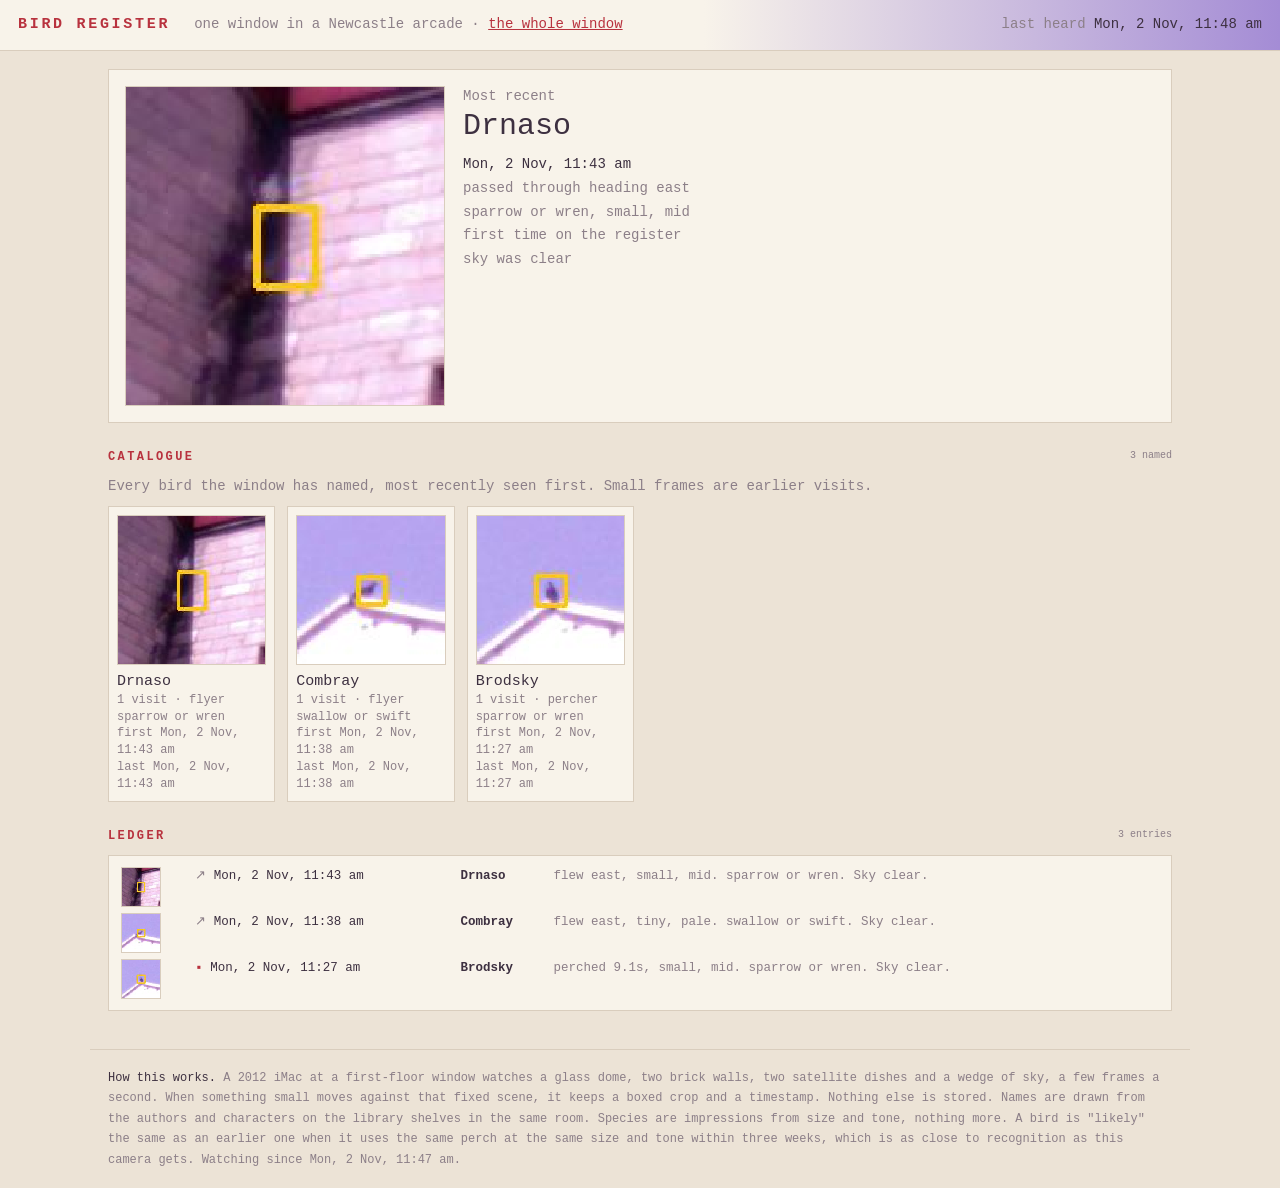
==== birds.html @ 355fe945 "Restore colour hook; standalone bird register page" ====
<!DOCTYPE html>
<html lang="en">
<head>
<meta charset="utf-8">
<meta name="viewport" content="width=device-width, initial-scale=1">
<title>Bird Register · Arcade Window</title>
<meta name="description" content="Every bird that has crossed one window in a Newcastle arcade, boxed, timed and named from the library shelves.">
<style>
  :root{ --bg:#ece3d6; --panel:#f8f3ea; --ink:#3d3040; --dim:#8c7f88; --red:#b8323e; --line:#d9cdbd; --sky:#aa90d9; }
  *{box-sizing:border-box}
  html,body{margin:0;background:var(--bg);color:var(--ink);font:14px/1.45 "IBM Plex Mono","SF Mono",Menlo,Consolas,monospace}
  a{color:var(--red)}
  header{display:flex;flex-wrap:wrap;gap:8px 24px;align-items:baseline;padding:14px 18px;border-bottom:1px solid var(--line);background:linear-gradient(90deg,var(--panel) 0 55%,var(--sky));transition:background 6s ease}
  header h1{font-size:15px;letter-spacing:.18em;margin:0;text-transform:uppercase;color:var(--red)}
  header .sub{color:var(--dim)}
  header .live{margin-left:auto;color:var(--dim)}
  header .live b{color:var(--ink);font-weight:500}
  main{max-width:1100px;margin:0 auto;padding:18px}
  h2{font-size:12px;letter-spacing:.2em;text-transform:uppercase;color:var(--red);margin:26px 0 10px;display:flex;justify-content:space-between;gap:10px}
  h2 small{color:var(--dim);letter-spacing:0;text-transform:none;font-weight:400}
  .muted{color:var(--dim)}
  .latest{display:grid;grid-template-columns:320px 1fr;gap:18px;background:var(--panel);border:1px solid var(--line);padding:16px}
  @media (max-width:700px){.latest{grid-template-columns:1fr}}
  .latest img{width:320px;height:320px;object-fit:cover;border:1px solid var(--line);background:var(--bg);image-rendering:pixelated;display:block}
  .latest .name{font-size:30px;line-height:1.1;margin:4px 0 10px}
  .latest .meta{color:var(--dim);line-height:1.7}
  .latest .meta b{color:var(--ink);font-weight:500}
  .gallery{display:grid;grid-template-columns:repeat(auto-fill,minmax(150px,1fr));gap:12px}
  .gb{background:var(--panel);border:1px solid var(--line);padding:8px;font-size:12px;color:var(--dim);line-height:1.4}
  .gb img{width:100%;aspect-ratio:1;object-fit:cover;border:1px solid var(--line);display:block;margin-bottom:6px;image-rendering:pixelated;background:var(--bg)}
  .gb b{color:var(--ink);font-weight:500;display:block;font-size:15px}
  .gb .more{display:flex;gap:3px;margin-top:5px}
  .gb .more img{width:26px;height:26px;margin:0;aspect-ratio:auto}
  .ledger{background:var(--panel);border:1px solid var(--line);padding:8px 12px;font-size:12.5px;max-height:70vh;overflow:auto}
  .ledger table{border-collapse:collapse;width:100%}
  .ledger td{padding:3px 10px 3px 0;vertical-align:top;white-space:nowrap}
  .ledger td.s{white-space:normal;color:var(--dim)}
  .ledger td.i img{width:40px;height:40px;object-fit:cover;border:1px solid var(--line);display:block;image-rendering:pixelated}
  .ledger tr.flyer td:nth-child(2)::before{content:"↗ ";color:var(--dim)}
  .ledger tr.percher td:nth-child(2)::before{content:"▪ ";color:var(--red)}
  footer{padding:18px;color:var(--dim);font-size:12px;border-top:1px solid var(--line);line-height:1.7;max-width:1100px;margin:20px auto 0}
  footer b{color:var(--ink);font-weight:500}
</style>
</head>
<body>
<header>
  <h1>Bird Register</h1>
  <span class="sub">one window in a Newcastle arcade · <a href="./">the whole window</a></span>
  <span class="live" id="livetxt">waiting for the window…</span>
</header>
<main>
  <div class="latest" id="latest">
    <img id="birdimg" alt="" src="[data-uri]">
    <div>
      <div class="muted">Most recent</div>
      <div class="name" id="birdname">No birds yet</div>
      <div class="meta" id="birdmeta">The register opens when something crosses the window.</div>
    </div>
  </div>

  <h2>Catalogue <small id="catcount"></small></h2>
  <div class="muted" style="margin-bottom:10px">Every bird the window has named, most recently seen first. Small frames are earlier visits.</div>
  <div class="gallery" id="gallery"></div>

  <h2>Ledger <small id="ledgercount"></small></h2>
  <div class="ledger"><table id="ledger"></table></div>
</main>
<footer>
  <b>How this works.</b> A 2012 iMac at a first-floor window watches a glass dome, two brick walls, two satellite dishes and a wedge of sky, a few frames a second.
  When something small moves against that fixed scene, it keeps a boxed crop and a timestamp. Nothing else is stored.
  Names are drawn from the authors and characters on the library shelves in the same room. Species are impressions from size and tone, nothing more.
  A bird is "likely" the same as an earlier one when it uses the same perch at the same size and tone within three weeks, which is as close to recognition as this camera gets.
  <span id="uptime"></span>
</footer>
<script>
(function(){
  const $ = s => document.querySelector(s);
  const bust = () => "?t=" + Math.floor(Date.now()/30000);
  const j = async p => { const r = await fetch("data/"+p+bust(), {cache:"no-store"}); if(!r.ok) throw new Error(p); return r.json(); };
  const fmtT = iso => new Date(iso).toLocaleString("en-AU",{weekday:"short",day:"numeric",month:"short",hour:"2-digit",minute:"2-digit",timeZone:"Australia/Sydney"});
  const sp = t => (t||"").replace(/\s*\(guess\)/g,"");
  async function refresh(){
    try{
      const state = await j("state.json");
      const age = (Date.now() - new Date(state.time).getTime())/1000;
      document.documentElement.style.setProperty("--sky", state.sky.hex);
      $("#livetxt").innerHTML = age > 900 ? `last heard <b>${fmtT(state.time)}</b>` : `sky <b>${state.sky.word}</b> · birds today <b>${state.birds_today}</b> · named so far <b>${state.named_birds}</b>`;
      $("#uptime").textContent = ` Watching since ${fmtT(state.started)}.`;
    }catch(e){ $("#livetxt").textContent = "no data yet"; }
    try{
      const [led, cat] = await Promise.all([j("ledger.json"), j("birds.json")]);
      const ev = led.events || [];
      if(ev.length){
        const e = ev[0];
        $("#birdimg").src = "data/"+e.image+bust();
        $("#birdname").textContent = e.bird + (e.confidence==="likely" ? ", again" : "");
        $("#birdmeta").innerHTML = `<b>${fmtT(e.time)}</b><br>${e.kind==="flyer" ? "passed through"+(e.direction?" heading "+e.direction:"") : "perched for "+e.duration+" s"}<br>${sp(e.species)}, ${e.size}, ${e.tone}<br>${e.confidence==="likely" ? "likely the same bird, visit "+e.visit : "first time on the register"}<br>sky was ${e.sky||"unrecorded"}`;
      }
      const birds = (cat.birds||[]).slice().sort((a,b)=>new Date(b.last_seen)-new Date(a.last_seen));
      $("#catcount").textContent = birds.length ? `${birds.length} named` : "";
      $("#gallery").innerHTML = birds.map(b=>{
        const imgs = (b.images||[]).slice().reverse();
        const main = imgs[0] || ev.find(x=>x.bird_id===b.id)?.image;
        return `<div class="gb">${main?`<img src="data/${main}${bust()}" alt="">`:""}<b>${b.name}</b>${b.visits} visit${b.visits===1?"":"s"} · ${b.kind}<br>${sp(b.species||"")}<br>first ${fmtT(b.first_seen)}<br>last ${fmtT(b.last_seen)}${imgs.length>1?`<div class="more">${imgs.slice(1,6).map(i=>`<img src="data/${i}${bust()}" alt="">`).join("")}</div>`:""}</div>`;
      }).join("");
      $("#ledgercount").textContent = ev.length ? `${ev.length} entries` : "";
      $("#ledger").innerHTML = ev.map(e =>
        `<tr class="${e.kind}"><td class="i"><img src="data/${e.image}${bust()}" alt="" loading="lazy"></td><td>${fmtT(e.time)}</td><td><b>${e.bird}</b>${e.visit>1?" ×"+e.visit:""}</td><td class="s">${e.kind==="flyer"?"flew "+(e.direction||""):"perched "+e.duration+"s"}, ${e.size}, ${e.tone}. ${sp(e.species)}. Sky ${e.sky||"unrecorded"}.</td></tr>`
      ).join("");
    }catch(e){}
  }
  refresh(); setInterval(refresh, 60000);
})();
</script>
</body>
</html>
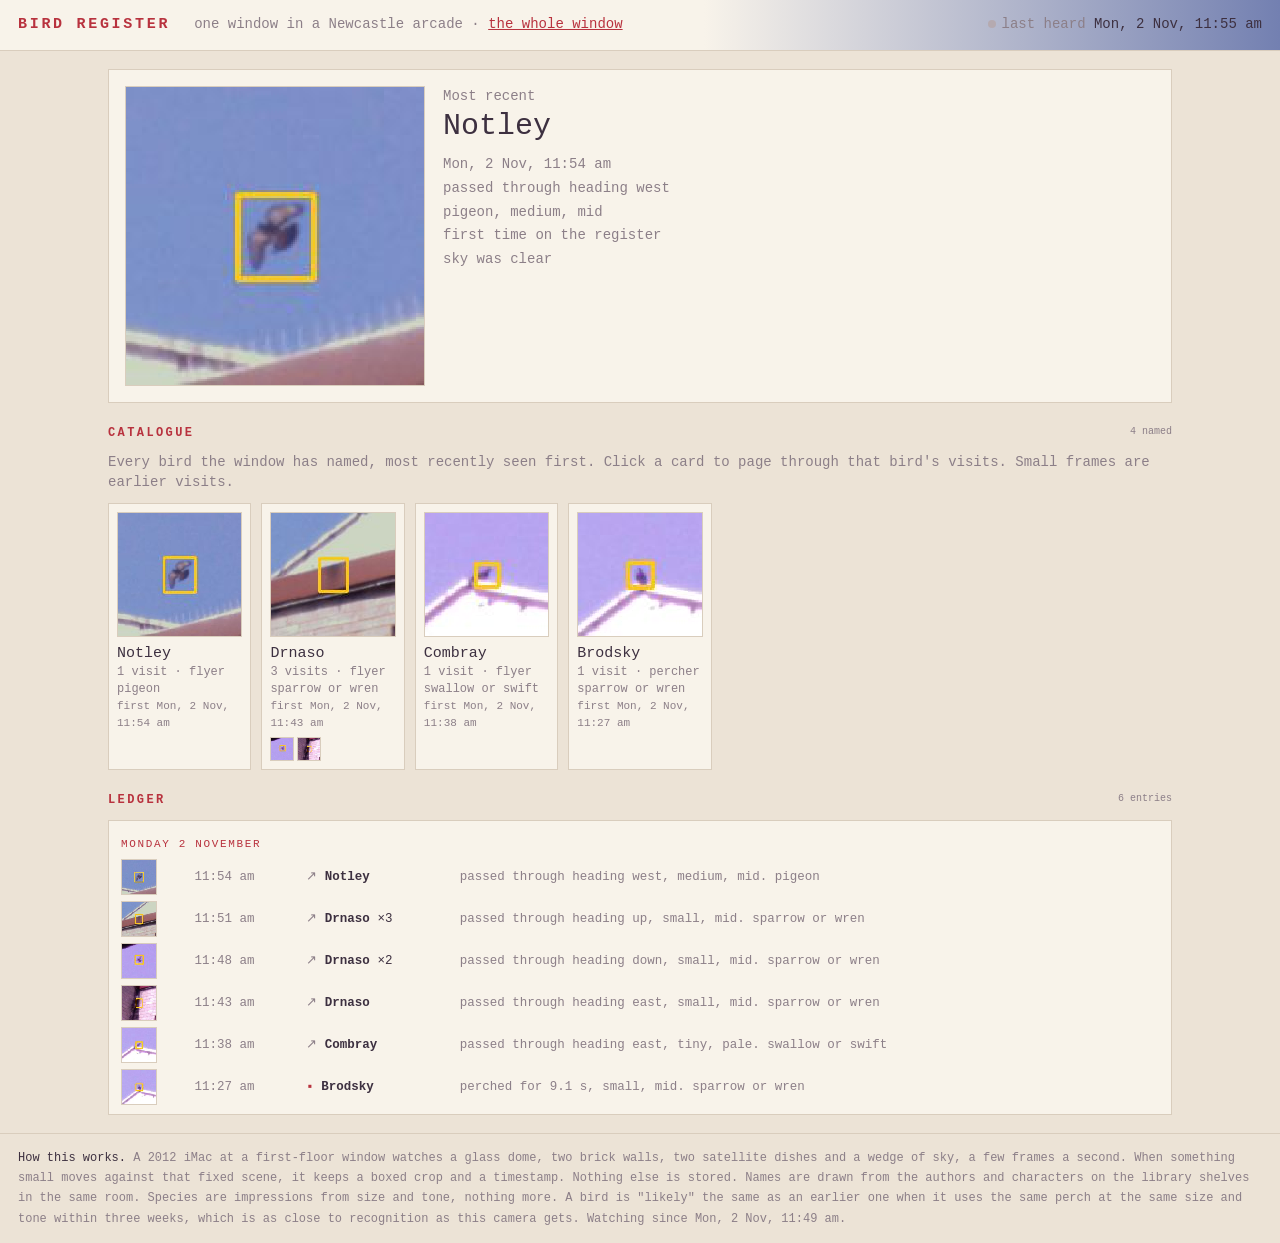
==== commit a169044f: "Bird Register as the focal point with photo browser; window snapshot beside it; drop palettes and sh" ====
--- a/birds.html
+++ b/birds.html
@@ -5,112 +5,54 @@
 <meta name="viewport" content="width=device-width, initial-scale=1">
 <title>Bird Register · Arcade Window</title>
 <meta name="description" content="Every bird that has crossed one window in a Newcastle arcade, boxed, timed and named from the library shelves.">
-<style>
-  :root{ --bg:#ece3d6; --panel:#f8f3ea; --ink:#3d3040; --dim:#8c7f88; --red:#b8323e; --line:#d9cdbd; --sky:#aa90d9; }
-  *{box-sizing:border-box}
-  html,body{margin:0;background:var(--bg);color:var(--ink);font:14px/1.45 "IBM Plex Mono","SF Mono",Menlo,Consolas,monospace}
-  a{color:var(--red)}
-  header{display:flex;flex-wrap:wrap;gap:8px 24px;align-items:baseline;padding:14px 18px;border-bottom:1px solid var(--line);background:linear-gradient(90deg,var(--panel) 0 55%,var(--sky));transition:background 6s ease}
-  header h1{font-size:15px;letter-spacing:.18em;margin:0;text-transform:uppercase;color:var(--red)}
-  header .sub{color:var(--dim)}
-  header .live{margin-left:auto;color:var(--dim)}
-  header .live b{color:var(--ink);font-weight:500}
-  main{max-width:1100px;margin:0 auto;padding:18px}
-  h2{font-size:12px;letter-spacing:.2em;text-transform:uppercase;color:var(--red);margin:26px 0 10px;display:flex;justify-content:space-between;gap:10px}
-  h2 small{color:var(--dim);letter-spacing:0;text-transform:none;font-weight:400}
-  .muted{color:var(--dim)}
-  .latest{display:grid;grid-template-columns:320px 1fr;gap:18px;background:var(--panel);border:1px solid var(--line);padding:16px}
-  @media (max-width:700px){.latest{grid-template-columns:1fr}}
-  .latest img{width:320px;height:320px;object-fit:cover;border:1px solid var(--line);background:var(--bg);image-rendering:pixelated;display:block}
-  .latest .name{font-size:30px;line-height:1.1;margin:4px 0 10px}
-  .latest .meta{color:var(--dim);line-height:1.7}
-  .latest .meta b{color:var(--ink);font-weight:500}
-  .gallery{display:grid;grid-template-columns:repeat(auto-fill,minmax(150px,1fr));gap:12px}
-  .gb{background:var(--panel);border:1px solid var(--line);padding:8px;font-size:12px;color:var(--dim);line-height:1.4}
-  .gb img{width:100%;aspect-ratio:1;object-fit:cover;border:1px solid var(--line);display:block;margin-bottom:6px;image-rendering:pixelated;background:var(--bg)}
-  .gb b{color:var(--ink);font-weight:500;display:block;font-size:15px}
-  .gb .more{display:flex;gap:3px;margin-top:5px}
-  .gb .more img{width:26px;height:26px;margin:0;aspect-ratio:auto}
-  .ledger{background:var(--panel);border:1px solid var(--line);padding:8px 12px;font-size:12.5px;max-height:70vh;overflow:auto}
-  .ledger table{border-collapse:collapse;width:100%}
-  .ledger td{padding:3px 10px 3px 0;vertical-align:top;white-space:nowrap}
-  .ledger td.s{white-space:normal;color:var(--dim)}
-  .ledger td.i img{width:40px;height:40px;object-fit:cover;border:1px solid var(--line);display:block;image-rendering:pixelated}
-  .ledger tr.flyer td:nth-child(2)::before{content:"↗ ";color:var(--dim)}
-  .ledger tr.percher td:nth-child(2)::before{content:"▪ ";color:var(--red)}
-  footer{padding:18px;color:var(--dim);font-size:12px;border-top:1px solid var(--line);line-height:1.7;max-width:1100px;margin:20px auto 0}
-  footer b{color:var(--ink);font-weight:500}
-</style>
+<link rel="stylesheet" href="register.css">
 </head>
 <body>
 <header>
   <h1>Bird Register</h1>
   <span class="sub">one window in a Newcastle arcade · <a href="./">the whole window</a></span>
-  <span class="live" id="livetxt">waiting for the window…</span>
+  <span class="live"><span class="dot" id="dot"></span><span id="livetxt">waiting for the window…</span></span>
 </header>
-<main>
-  <div class="latest" id="latest">
-    <img id="birdimg" alt="" src="[data-uri]">
-    <div>
-      <div class="muted">Most recent</div>
-      <div class="name" id="birdname">No birds yet</div>
-      <div class="meta" id="birdmeta">The register opens when something crosses the window.</div>
+
+<main class="single">
+  <section>
+    <div class="latest empty" id="latestwrap">
+      <img id="birdimg" alt="" src="[data-uri]">
+      <div>
+        <div class="muted">Most recent</div>
+        <div class="name" id="birdname">No birds yet</div>
+        <div class="meta" id="birdmeta">The register opens when something crosses the window.</div>
+      </div>
     </div>
-  </div>
 
-  <h2>Catalogue <small id="catcount"></small></h2>
-  <div class="muted" style="margin-bottom:10px">Every bird the window has named, most recently seen first. Small frames are earlier visits.</div>
-  <div class="gallery" id="gallery"></div>
+    <h2>Catalogue <small id="catcount"></small></h2>
+    <div class="muted" style="margin-bottom:10px">Every bird the window has named, most recently seen first. Click a card to page through that bird's visits. Small frames are earlier visits.</div>
+    <div class="gallery" id="gallery"></div>
 
-  <h2>Ledger <small id="ledgercount"></small></h2>
-  <div class="ledger"><table id="ledger"></table></div>
+    <h2>Ledger <small id="ledgercount"></small></h2>
+    <div class="ledger"><table id="ledger"></table></div>
+  </section>
 </main>
+
 <footer>
   <b>How this works.</b> A 2012 iMac at a first-floor window watches a glass dome, two brick walls, two satellite dishes and a wedge of sky, a few frames a second.
   When something small moves against that fixed scene, it keeps a boxed crop and a timestamp. Nothing else is stored.
   Names are drawn from the authors and characters on the library shelves in the same room. Species are impressions from size and tone, nothing more.
-  A bird is "likely" the same as an earlier one when it uses the same perch at the same size and tone within three weeks, which is as close to recognition as this camera gets.
-  <span id="uptime"></span>
+  A bird is "likely" the same as an earlier one when it uses the same perch at the same size and tone within three weeks, which is as close to recognition as this camera gets.<span id="uptime"></span>
 </footer>
-<script>
-(function(){
-  const $ = s => document.querySelector(s);
-  const bust = () => "?t=" + Math.floor(Date.now()/30000);
-  const j = async p => { const r = await fetch("data/"+p+bust(), {cache:"no-store"}); if(!r.ok) throw new Error(p); return r.json(); };
-  const fmtT = iso => new Date(iso).toLocaleString("en-AU",{weekday:"short",day:"numeric",month:"short",hour:"2-digit",minute:"2-digit",timeZone:"Australia/Sydney"});
-  const sp = t => (t||"").replace(/\s*\(guess\)/g,"");
-  async function refresh(){
-    try{
-      const state = await j("state.json");
-      const age = (Date.now() - new Date(state.time).getTime())/1000;
-      document.documentElement.style.setProperty("--sky", state.sky.hex);
-      $("#livetxt").innerHTML = age > 900 ? `last heard <b>${fmtT(state.time)}</b>` : `sky <b>${state.sky.word}</b> · birds today <b>${state.birds_today}</b> · named so far <b>${state.named_birds}</b>`;
-      $("#uptime").textContent = ` Watching since ${fmtT(state.started)}.`;
-    }catch(e){ $("#livetxt").textContent = "no data yet"; }
-    try{
-      const [led, cat] = await Promise.all([j("ledger.json"), j("birds.json")]);
-      const ev = led.events || [];
-      if(ev.length){
-        const e = ev[0];
-        $("#birdimg").src = "data/"+e.image+bust();
-        $("#birdname").textContent = e.bird + (e.confidence==="likely" ? ", again" : "");
-        $("#birdmeta").innerHTML = `<b>${fmtT(e.time)}</b><br>${e.kind==="flyer" ? "passed through"+(e.direction?" heading "+e.direction:"") : "perched for "+e.duration+" s"}<br>${sp(e.species)}, ${e.size}, ${e.tone}<br>${e.confidence==="likely" ? "likely the same bird, visit "+e.visit : "first time on the register"}<br>sky was ${e.sky||"unrecorded"}`;
-      }
-      const birds = (cat.birds||[]).slice().sort((a,b)=>new Date(b.last_seen)-new Date(a.last_seen));
-      $("#catcount").textContent = birds.length ? `${birds.length} named` : "";
-      $("#gallery").innerHTML = birds.map(b=>{
-        const imgs = (b.images||[]).slice().reverse();
-        const main = imgs[0] || ev.find(x=>x.bird_id===b.id)?.image;
-        return `<div class="gb">${main?`<img src="data/${main}${bust()}" alt="">`:""}<b>${b.name}</b>${b.visits} visit${b.visits===1?"":"s"} · ${b.kind}<br>${sp(b.species||"")}<br>first ${fmtT(b.first_seen)}<br>last ${fmtT(b.last_seen)}${imgs.length>1?`<div class="more">${imgs.slice(1,6).map(i=>`<img src="data/${i}${bust()}" alt="">`).join("")}</div>`:""}</div>`;
-      }).join("");
-      $("#ledgercount").textContent = ev.length ? `${ev.length} entries` : "";
-      $("#ledger").innerHTML = ev.map(e =>
-        `<tr class="${e.kind}"><td class="i"><img src="data/${e.image}${bust()}" alt="" loading="lazy"></td><td>${fmtT(e.time)}</td><td><b>${e.bird}</b>${e.visit>1?" ×"+e.visit:""}</td><td class="s">${e.kind==="flyer"?"flew "+(e.direction||""):"perched "+e.duration+"s"}, ${e.size}, ${e.tone}. ${sp(e.species)}. Sky ${e.sky||"unrecorded"}.</td></tr>`
-      ).join("");
-    }catch(e){}
-  }
-  refresh(); setInterval(refresh, 60000);
-})();
-</script>
+
+<div class="box" id="box">
+  <span id="boxclose">×</span>
+  <div class="inner">
+    <img class="main" id="boximg" alt="">
+    <div class="side">
+      <div id="boxcap"></div>
+      <div class="nav"><span id="boxprev">← older</span><span id="boxnext">newer →</span></div>
+      <div class="nav" id="boxcount"></div>
+    </div>
+  </div>
+</div>
+
+<script src="register.js"></script>
 </body>
 </html>
--- a/register.css
+++ b/register.css
@@ -0,0 +1,74 @@
+:root{
+  /* lifted from the view: brick cream, sandstone, shadow mauve, parapet red, the sky as it is right now */
+  --bg:#ece3d6; --panel:#f8f3ea; --ink:#3d3040; --dim:#8c7f88; --red:#b8323e; --line:#d9cdbd; --sky:#7380b1;
+}
+*{box-sizing:border-box}
+html,body{margin:0;background:var(--bg);color:var(--ink);font:14px/1.45 "IBM Plex Mono","SF Mono",Menlo,Consolas,monospace}
+a{color:var(--red)}
+header{display:flex;flex-wrap:wrap;gap:8px 24px;align-items:baseline;padding:14px 18px;border-bottom:1px solid var(--line);background:linear-gradient(90deg,var(--panel) 0 55%,var(--sky));transition:background 6s ease}
+header h1{font-size:15px;letter-spacing:.18em;margin:0;text-transform:uppercase;color:var(--red)}
+header .sub{color:var(--dim)}
+header .live{margin-left:auto;color:var(--dim)}
+header .live b{color:var(--ink);font-weight:500}
+.dot{display:inline-block;width:8px;height:8px;border-radius:50%;background:var(--red);margin-right:6px;box-shadow:0 0 6px rgba(184,50,62,.5);vertical-align:middle}
+.dot.stale{background:#b5aab0;box-shadow:none}
+main{display:grid;grid-template-columns:3fr 2fr;gap:18px;padding:18px;max-width:1500px;margin:0 auto}
+main.single{grid-template-columns:1fr;max-width:1100px}
+@media (max-width:980px){main{grid-template-columns:1fr}}
+h2{font-size:12px;letter-spacing:.2em;text-transform:uppercase;color:var(--red);margin:22px 0 10px;display:flex;justify-content:space-between;gap:10px}
+h2:first-child{margin-top:0}
+h2 small{color:var(--dim);letter-spacing:0;text-transform:none;font-weight:400}
+.muted{color:var(--dim)}
+.toggle{cursor:pointer;color:var(--dim);text-decoration:underline dotted}
+/* latest bird */
+.latest{display:grid;grid-template-columns:300px 1fr;gap:18px;background:var(--panel);border:1px solid var(--line);padding:16px}
+@media (max-width:600px){.latest{grid-template-columns:1fr}}
+.latest img{width:300px;height:300px;object-fit:cover;border:1px solid var(--line);background:var(--bg);image-rendering:pixelated;display:block;cursor:zoom-in}
+.latest .name{font-size:30px;line-height:1.1;margin:4px 0 10px}
+.latest .meta{color:var(--dim);line-height:1.7}
+.latest .meta b{color:var(--ink);font-weight:500}
+.latest.empty img{display:none}
+/* catalogue */
+.gallery{display:grid;grid-template-columns:repeat(auto-fill,minmax(140px,1fr));gap:10px}
+.gb{background:var(--panel);border:1px solid var(--line);padding:8px;font-size:12px;color:var(--dim);line-height:1.4;cursor:zoom-in}
+.gb:hover{border-color:var(--red)}
+.gb img{width:100%;aspect-ratio:1;object-fit:cover;border:1px solid var(--line);display:block;margin-bottom:6px;image-rendering:pixelated;background:var(--bg)}
+.gb b{color:var(--ink);font-weight:500;display:block;font-size:15px}
+.gb .when{font-size:11px}
+.gb .more{display:flex;gap:3px;margin-top:6px;flex-wrap:wrap}
+.gb .more img{width:24px;height:24px;margin:0;aspect-ratio:auto}
+.gb .more img:hover{border-color:var(--red)}
+/* ledger */
+.ledger{background:var(--panel);border:1px solid var(--line);padding:6px 12px;font-size:12.5px;max-height:60vh;overflow:auto}
+.ledger table{border-collapse:collapse;width:100%}
+.ledger td{padding:3px 10px 3px 0;vertical-align:middle;white-space:nowrap}
+.ledger td.s{white-space:normal;color:var(--dim)}
+.ledger td.t{color:var(--dim)}
+.ledger td.i img{width:36px;height:36px;object-fit:cover;border:1px solid var(--line);display:block;image-rendering:pixelated}
+.ledger tr[data-i]{cursor:zoom-in}
+.ledger tr[data-i]:hover td{background:#efe6d8}
+.ledger tr.day td{color:var(--red);font-size:11px;letter-spacing:.15em;text-transform:uppercase;padding-top:10px}
+.ledger tr.flyer td:nth-child(3)::before{content:"↗ ";color:var(--dim)}
+.ledger tr.percher td:nth-child(3)::before{content:"▪ ";color:var(--red)}
+/* the window */
+.window{position:relative;width:100%;aspect-ratio:16/9;border:1px solid var(--line);background:var(--bg);overflow:hidden}
+.window img{position:absolute;inset:0;width:100%;height:100%;object-fit:fill;cursor:zoom-in}
+.window canvas{position:absolute;inset:0;width:100%;height:100%;pointer-events:none}
+.window .tag{position:absolute;left:8px;bottom:6px;color:#fff;font-size:11px;background:rgba(61,48,64,.55);padding:1px 6px;pointer-events:none}
+.about{background:var(--panel);border:1px solid var(--line);padding:12px 14px;color:var(--dim);font-size:12px;line-height:1.7;margin-top:14px}
+.about b{color:var(--ink);font-weight:500}
+/* lightbox */
+.box{position:fixed;inset:0;background:rgba(40,30,42,.86);display:none;align-items:center;justify-content:center;z-index:10;padding:20px}
+.box.open{display:flex}
+.box .inner{display:grid;grid-template-columns:auto 280px;gap:18px;align-items:start;max-width:96vw}
+@media (max-width:700px){.box .inner{grid-template-columns:1fr}}
+.box img.main{max-width:min(70vw,720px);max-height:80vh;width:auto;height:auto;image-rendering:pixelated;border:1px solid #fff2;background:#000;display:block}
+.box .side{color:#eadfd0;font-size:13px;line-height:1.7}
+.box .side b{color:#fff;font-weight:500;font-size:20px}
+.box .nav{margin-top:14px;display:flex;gap:14px;align-items:center;color:#c9bcc6;font-size:12px}
+.box .nav span{cursor:pointer;color:#fff;border:1px solid #fff4;padding:3px 10px}
+.box .nav span:hover{border-color:#fff}
+.box #boxclose{position:absolute;top:14px;right:18px;color:#fff;font-size:22px;cursor:pointer}
+.box img.big{max-width:96vw;max-height:92vh;border:1px solid #fff2}
+footer{padding:14px 18px;color:var(--dim);font-size:12px;border-top:1px solid var(--line);line-height:1.7}
+footer b{color:var(--ink);font-weight:500}
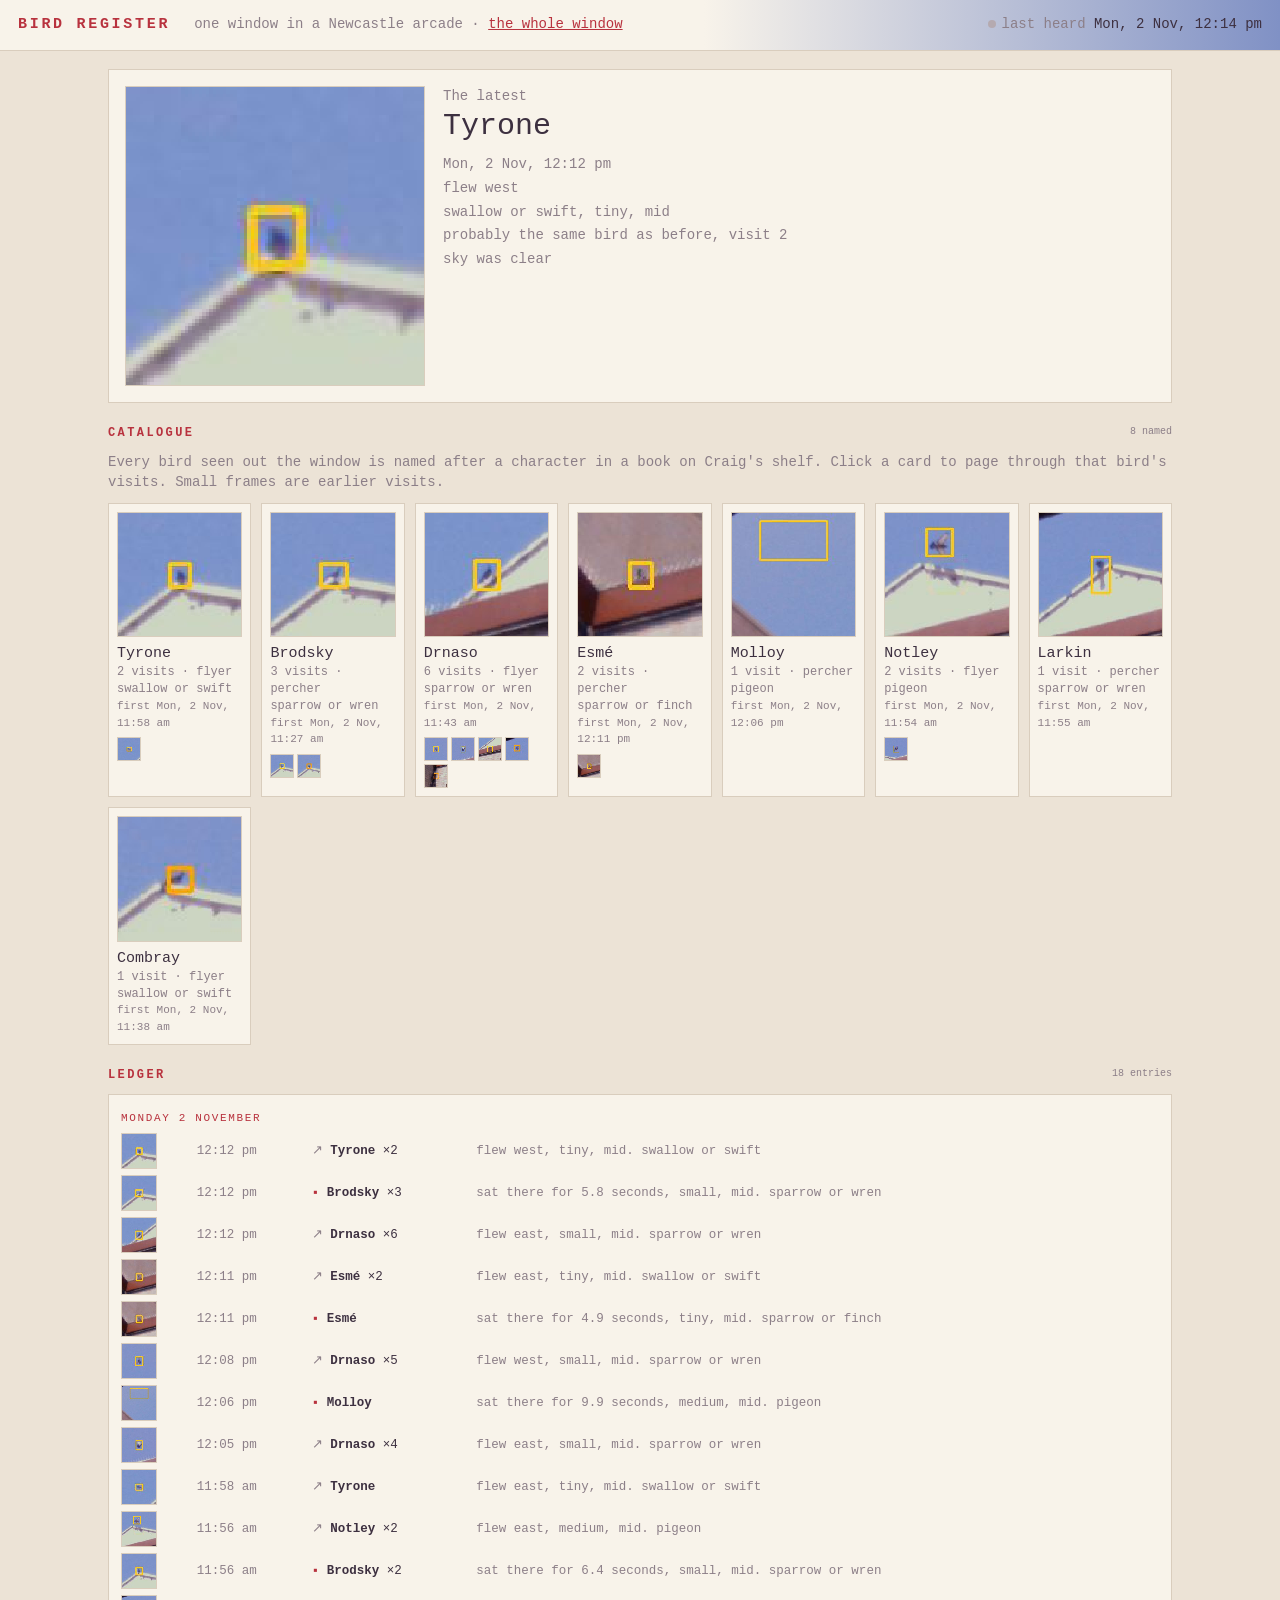
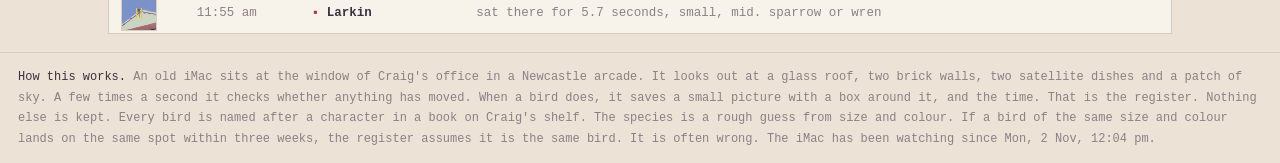
==== commit 405d249f: "Plain wording throughout; no more 'again'" ====
--- a/birds.html
+++ b/birds.html
@@ -4,14 +4,14 @@
 <meta charset="utf-8">
 <meta name="viewport" content="width=device-width, initial-scale=1">
 <title>Bird Register · Arcade Window</title>
-<meta name="description" content="Every bird that has crossed one window in a Newcastle arcade, boxed, timed and named from the library shelves.">
+<meta name="description" content="Every bird that has gone past an office window in a Newcastle arcade, with a box around it, the time, and a name from a book on the shelf.">
 <link rel="stylesheet" href="register.css">
 </head>
 <body>
 <header>
   <h1>Bird Register</h1>
   <span class="sub">one window in a Newcastle arcade · <a href="./">the whole window</a></span>
-  <span class="live"><span class="dot" id="dot"></span><span id="livetxt">waiting for the window…</span></span>
+  <span class="live"><span class="dot" id="dot"></span><span id="livetxt">waiting for the iMac…</span></span>
 </header>
 
 <main class="single">
@@ -19,14 +19,14 @@
     <div class="latest empty" id="latestwrap">
       <img id="birdimg" alt="" src="[data-uri]">
       <div>
-        <div class="muted">Most recent</div>
+        <div class="muted">The latest</div>
         <div class="name" id="birdname">No birds yet</div>
-        <div class="meta" id="birdmeta">The register opens when something crosses the window.</div>
+        <div class="meta" id="birdmeta">Nothing has crossed the window yet.</div>
       </div>
     </div>
 
     <h2>Catalogue <small id="catcount"></small></h2>
-    <div class="muted" style="margin-bottom:10px">Every bird the window has named, most recently seen first. Click a card to page through that bird's visits. Small frames are earlier visits.</div>
+    <div class="muted" style="margin-bottom:10px">Every bird seen out the window is named after a character in a book on Craig's shelf. Click a card to page through that bird's visits. Small frames are earlier visits.</div>
     <div class="gallery" id="gallery"></div>
 
     <h2>Ledger <small id="ledgercount"></small></h2>
@@ -35,10 +35,9 @@
 </main>
 
 <footer>
-  <b>How this works.</b> A 2012 iMac at a first-floor window watches a glass dome, two brick walls, two satellite dishes and a wedge of sky, a few frames a second.
-  When something small moves against that fixed scene, it keeps a boxed crop and a timestamp. Nothing else is stored.
-  Names are drawn from the authors and characters on the library shelves in the same room. Species are impressions from size and tone, nothing more.
-  A bird is "likely" the same as an earlier one when it uses the same perch at the same size and tone within three weeks, which is as close to recognition as this camera gets.<span id="uptime"></span>
+  <b>How this works.</b> An old iMac sits at the window of Craig's office in a Newcastle arcade. It looks out at a glass roof, two brick walls, two satellite dishes and a patch of sky.
+  A few times a second it checks whether anything has moved. When a bird does, it saves a small picture with a box around it, and the time. That is the register. Nothing else is kept.
+  Every bird is named after a character in a book on Craig's shelf. The species is a rough guess from size and colour. If a bird of the same size and colour lands on the same spot within three weeks, the register assumes it is the same bird. It is often wrong.<span id="uptime"></span>
 </footer>
 
 <div class="box" id="box">
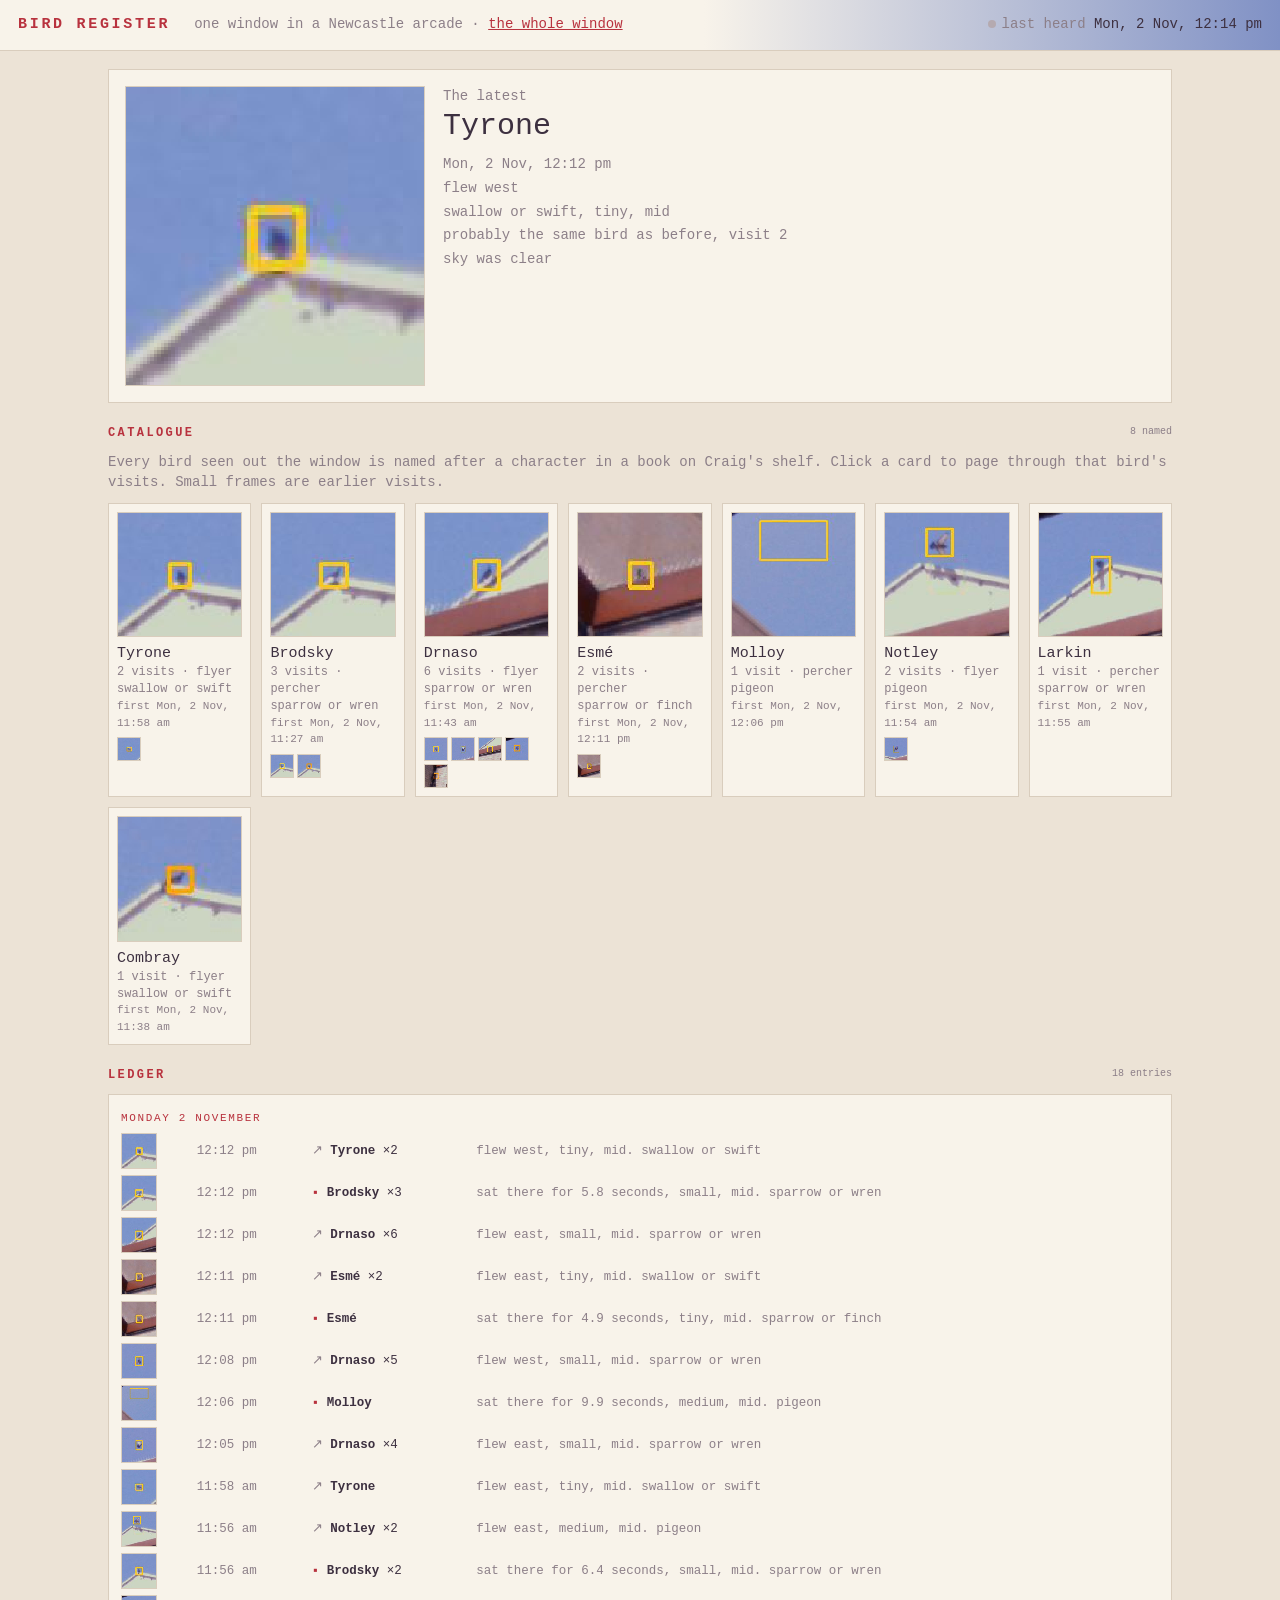
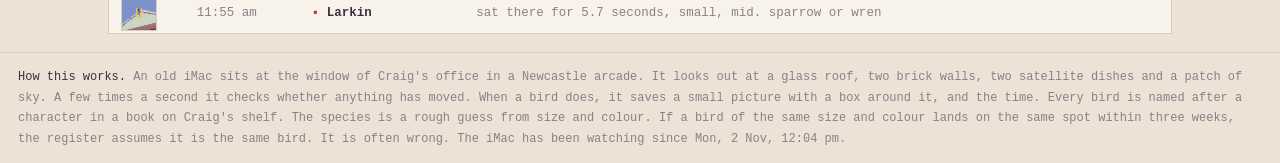
==== commit 2218dc9e: "Trim about text; watching-since date survives restarts" ====
--- a/birds.html
+++ b/birds.html
@@ -36,7 +36,7 @@
 
 <footer>
   <b>How this works.</b> An old iMac sits at the window of Craig's office in a Newcastle arcade. It looks out at a glass roof, two brick walls, two satellite dishes and a patch of sky.
-  A few times a second it checks whether anything has moved. When a bird does, it saves a small picture with a box around it, and the time. That is the register. Nothing else is kept.
+  A few times a second it checks whether anything has moved. When a bird does, it saves a small picture with a box around it, and the time.
   Every bird is named after a character in a book on Craig's shelf. The species is a rough guess from size and colour. If a bird of the same size and colour lands on the same spot within three weeks, the register assumes it is the same bird. It is often wrong.<span id="uptime"></span>
 </footer>
 
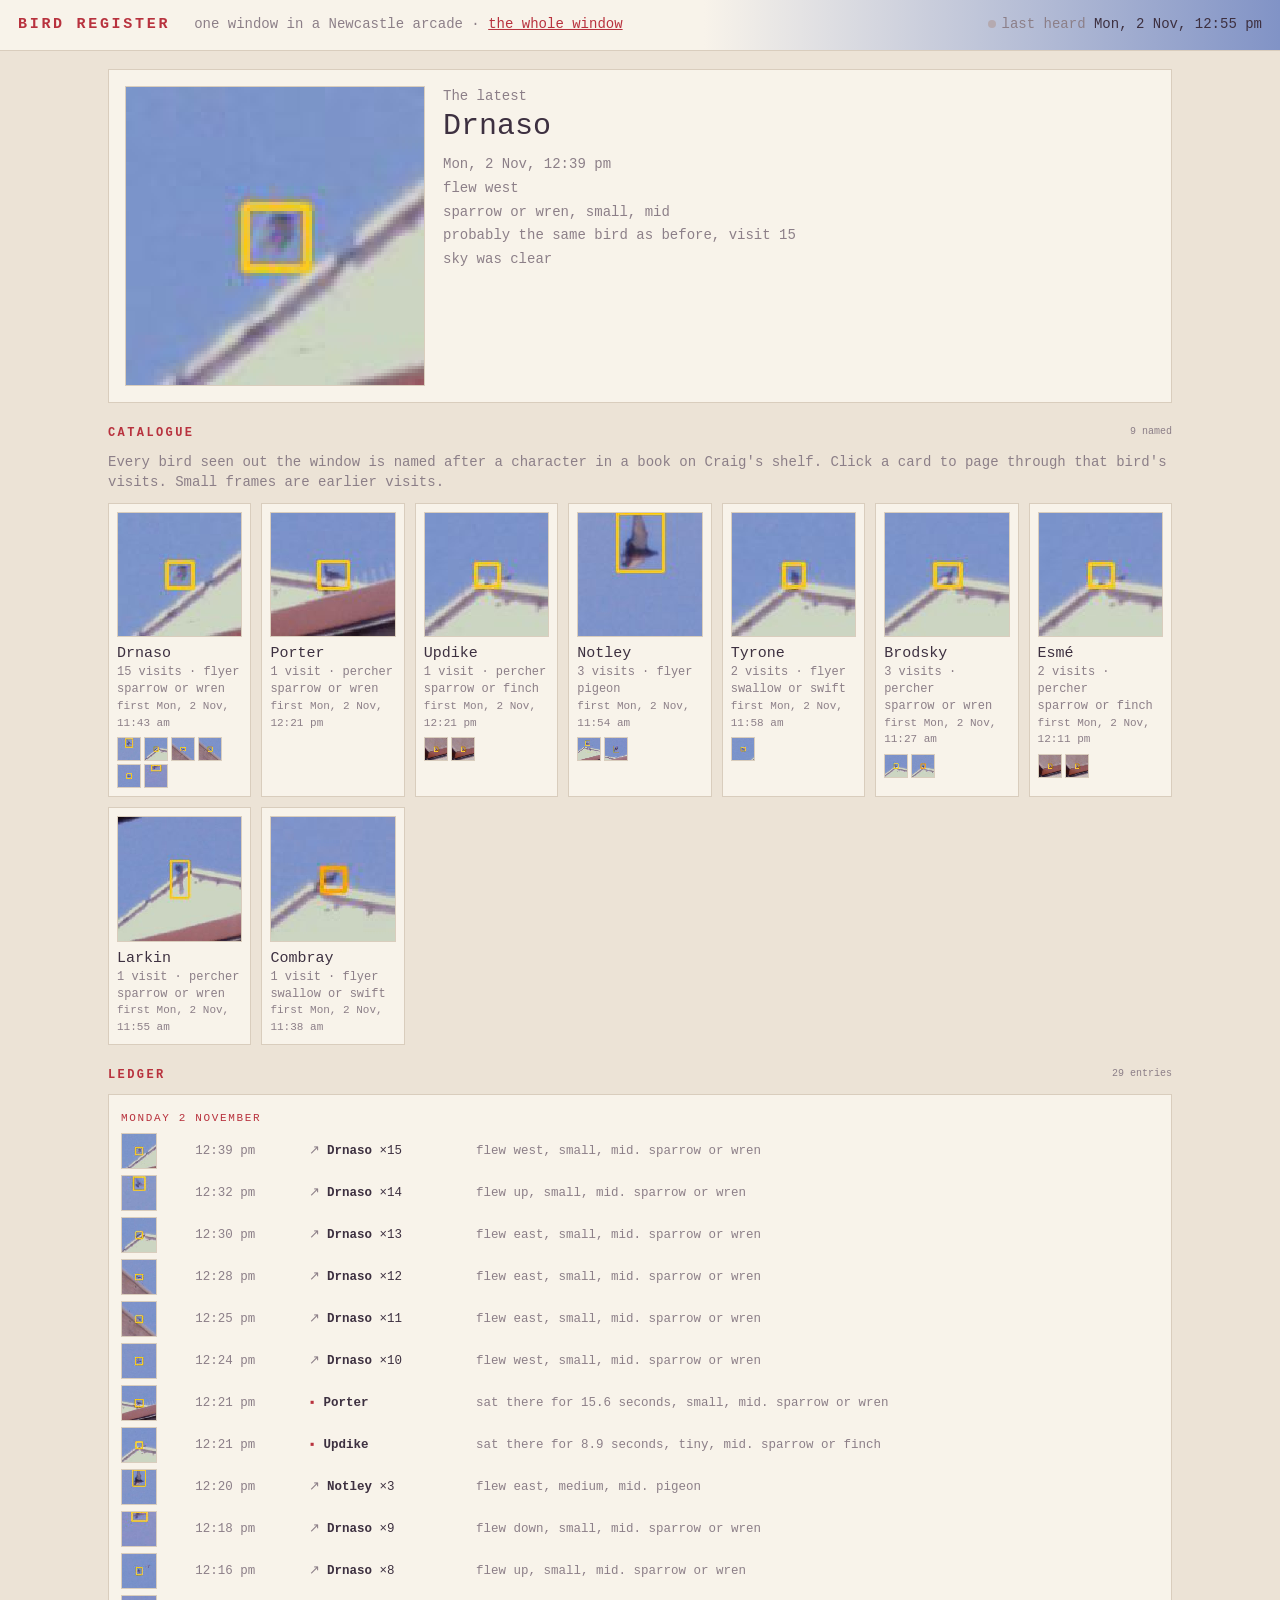
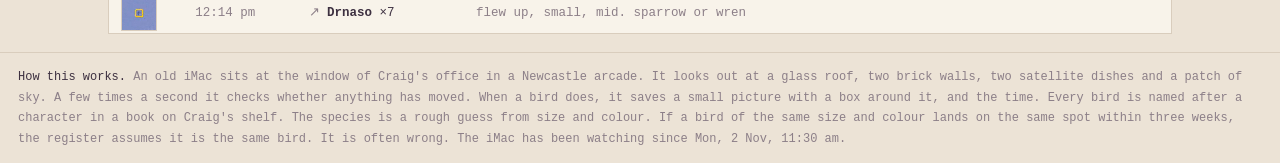
==== commit 98454ac1: "Craig's photos: section, bird tagging, add_photo script" ====
--- a/birds.html
+++ b/birds.html
@@ -29,6 +29,12 @@
     <div class="muted" style="margin-bottom:10px">Every bird seen out the window is named after a character in a book on Craig's shelf. Click a card to page through that bird's visits. Small frames are earlier visits.</div>
     <div class="gallery" id="gallery"></div>
 
+    <div id="photos" style="display:none">
+      <h2>Craig's photos <small id="photocount"></small></h2>
+      <div class="muted" style="margin-bottom:10px">Taken by hand from the same window. A red edge on a catalogue frame means it is one of these.</div>
+      <div class="photogrid" id="photogrid"></div>
+    </div>
+
     <h2>Ledger <small id="ledgercount"></small></h2>
     <div class="ledger"><table id="ledger"></table></div>
   </section>
--- a/register.css
+++ b/register.css
@@ -72,3 +72,13 @@
 .box img.big{max-width:96vw;max-height:92vh;border:1px solid #fff2}
 footer{padding:14px 18px;color:var(--dim);font-size:12px;border-top:1px solid var(--line);line-height:1.7}
 footer b{color:var(--ink);font-weight:500}
+
+/* Craig's photos */
+.photogrid{display:grid;grid-template-columns:repeat(auto-fill,minmax(260px,1fr));gap:12px}
+.ph{background:var(--panel);border:1px solid var(--line);padding:8px;cursor:zoom-in}
+.ph:hover{border-color:var(--red)}
+.ph img{width:100%;aspect-ratio:4/3;object-fit:cover;display:block;border:1px solid var(--line)}
+.ph .cap{font-size:12px;color:var(--dim);margin-top:6px;line-height:1.4}
+.ph .cap b{color:var(--ink);font-weight:500}
+.gb img.isphoto{image-rendering:auto;outline:2px solid var(--red);outline-offset:-2px}
+.box img.main.photo{image-rendering:auto}
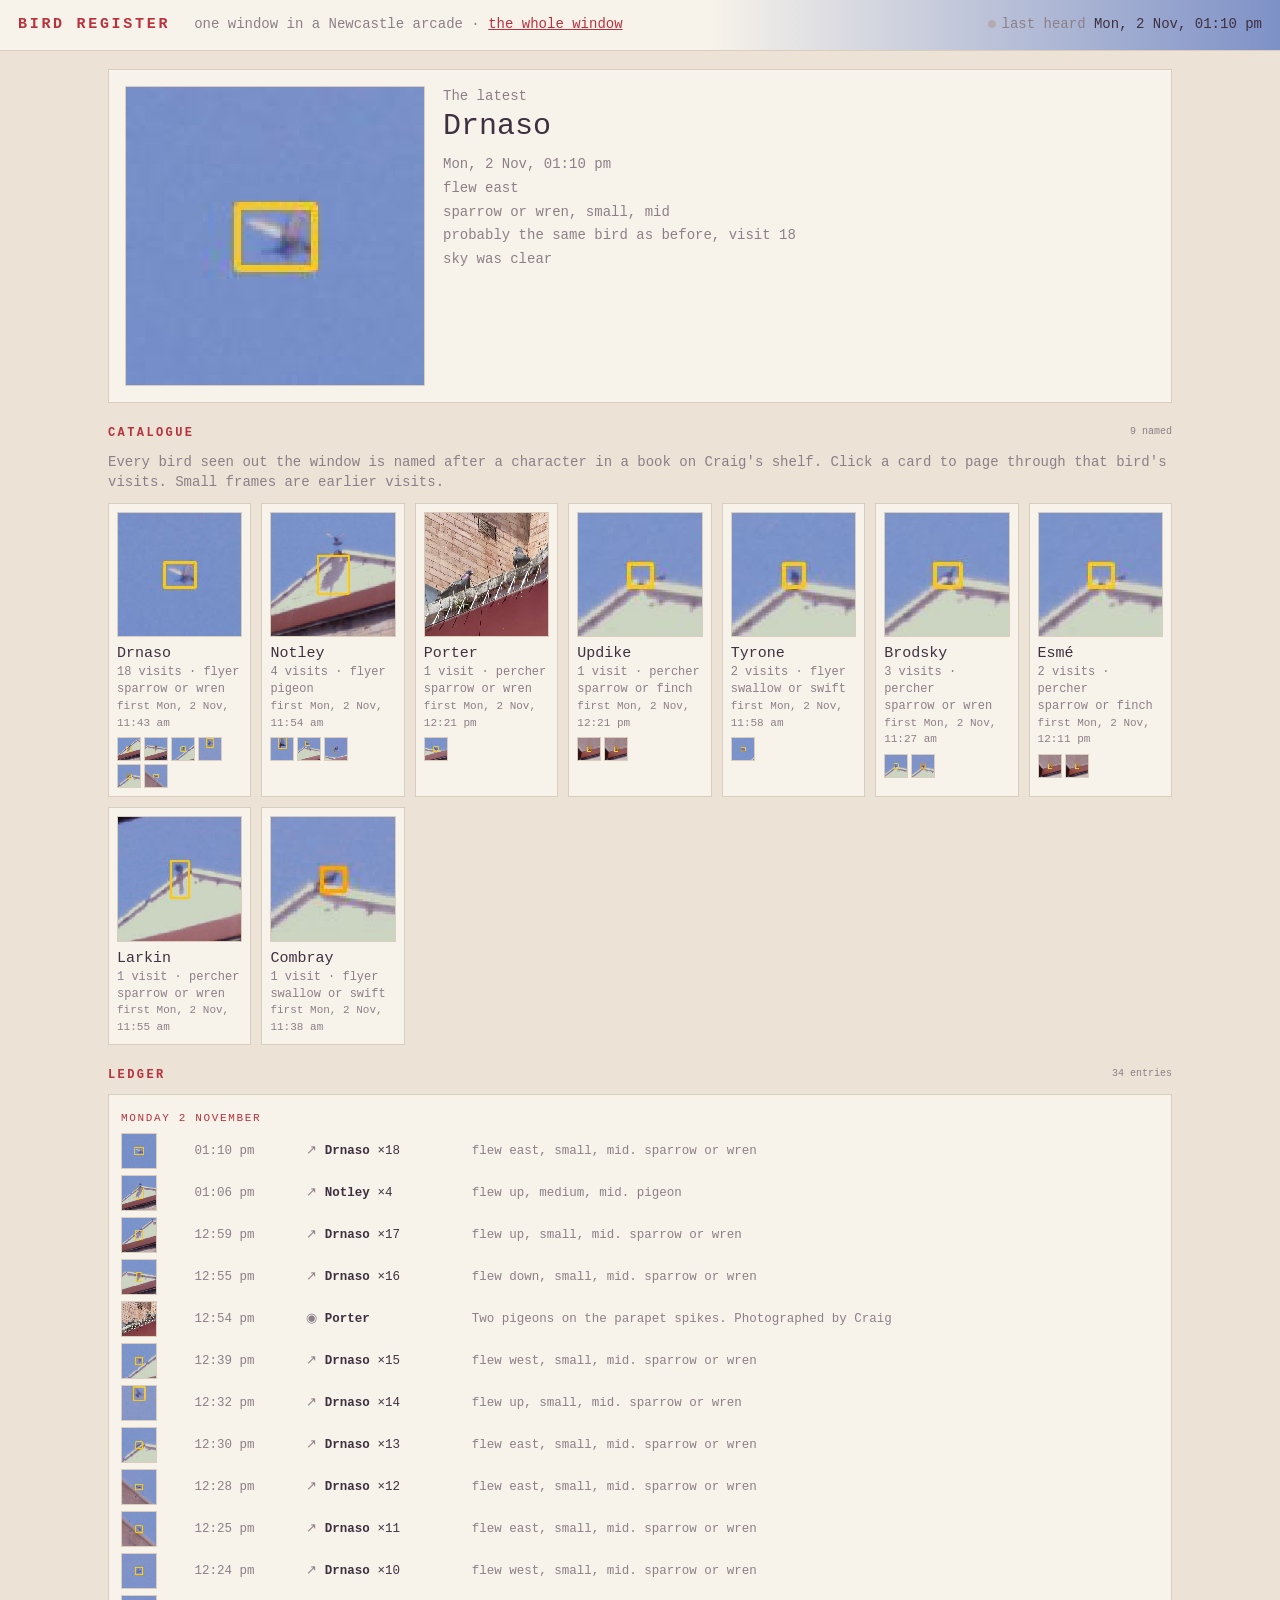
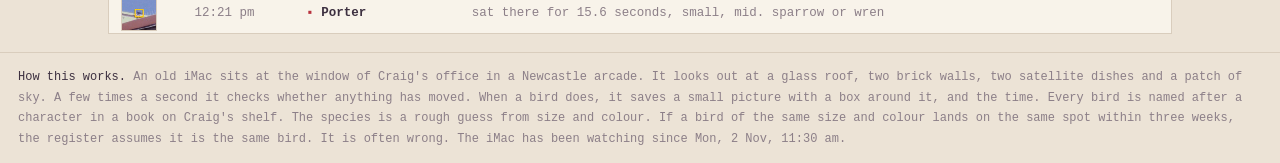
==== commit df318cc8: "Photos join the ledger and the cards as ordinary entries" ====
--- a/birds.html
+++ b/birds.html
@@ -29,12 +29,6 @@
     <div class="muted" style="margin-bottom:10px">Every bird seen out the window is named after a character in a book on Craig's shelf. Click a card to page through that bird's visits. Small frames are earlier visits.</div>
     <div class="gallery" id="gallery"></div>
 
-    <div id="photos" style="display:none">
-      <h2>Craig's photos <small id="photocount"></small></h2>
-      <div class="muted" style="margin-bottom:10px">Taken by hand from the same window. A red edge on a catalogue frame means it is one of these.</div>
-      <div class="photogrid" id="photogrid"></div>
-    </div>
-
     <h2>Ledger <small id="ledgercount"></small></h2>
     <div class="ledger"><table id="ledger"></table></div>
   </section>
--- a/register.css
+++ b/register.css
@@ -73,12 +73,5 @@
 footer{padding:14px 18px;color:var(--dim);font-size:12px;border-top:1px solid var(--line);line-height:1.7}
 footer b{color:var(--ink);font-weight:500}
 
-/* Craig's photos */
-.photogrid{display:grid;grid-template-columns:repeat(auto-fill,minmax(260px,1fr));gap:12px}
-.ph{background:var(--panel);border:1px solid var(--line);padding:8px;cursor:zoom-in}
-.ph:hover{border-color:var(--red)}
-.ph img{width:100%;aspect-ratio:4/3;object-fit:cover;display:block;border:1px solid var(--line)}
-.ph .cap{font-size:12px;color:var(--dim);margin-top:6px;line-height:1.4}
-.ph .cap b{color:var(--ink);font-weight:500}
-.gb img.isphoto{image-rendering:auto;outline:2px solid var(--red);outline-offset:-2px}
+.ledger tr.photo td:nth-child(3)::before{content:"◉ ";color:var(--dim)}
 .box img.main.photo{image-rendering:auto}
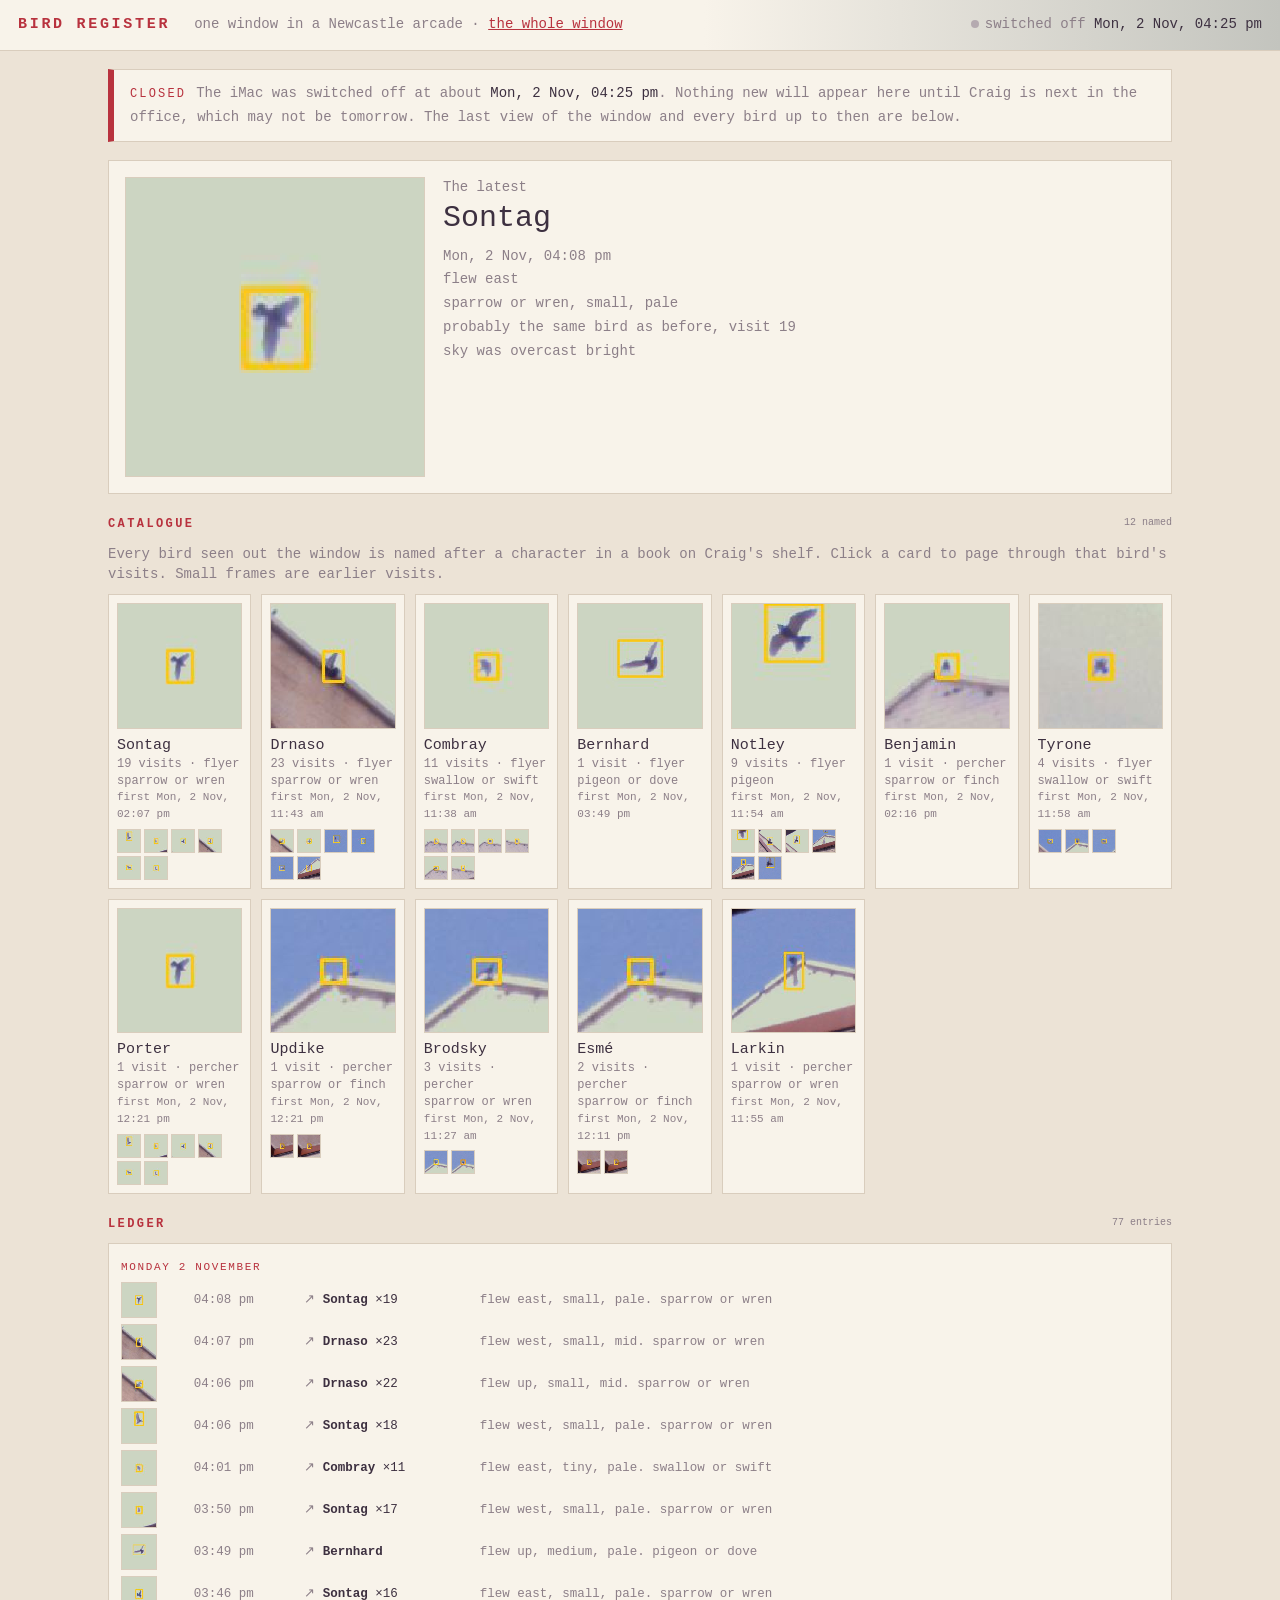
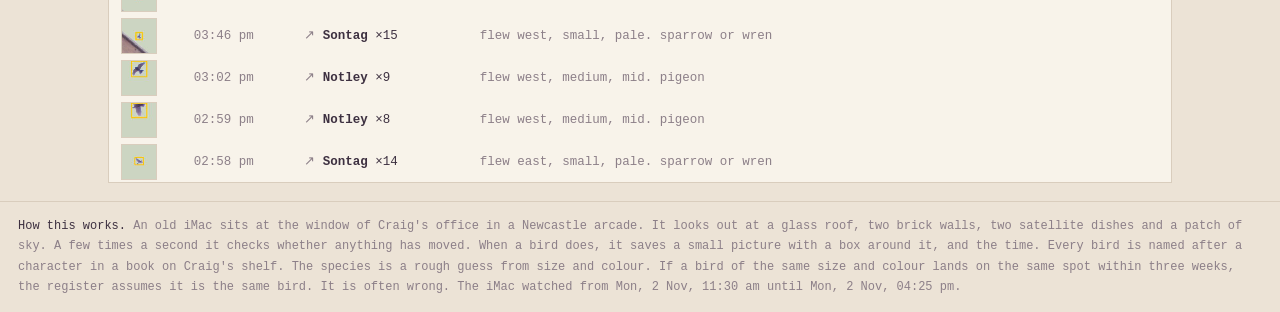
==== commit 7ed54a91: "Closed notice when the iMac has been silent for a quarter of an hour" ====
--- a/birds.html
+++ b/birds.html
@@ -15,6 +15,7 @@
 </header>
 
 <main class="single">
+  <div class="closed" id="closed" hidden></div>
   <section>
     <div class="latest empty" id="latestwrap">
       <img id="birdimg" alt="" src="[data-uri]">
--- a/register.css
+++ b/register.css
@@ -75,3 +75,9 @@
 
 .ledger tr.photo td:nth-child(3)::before{content:"◉ ";color:var(--dim)}
 .box img.main.photo{image-rendering:auto}
+
+/* closed for the day */
+.closed{grid-column:1/-1;background:var(--panel);border:1px solid var(--line);border-left:6px solid var(--red);padding:12px 16px;line-height:1.7;color:var(--dim)}
+.closed b{color:var(--ink);font-weight:500}
+.closed .word{color:var(--red);letter-spacing:.18em;text-transform:uppercase;font-size:12px;margin-right:10px}
+.closed[hidden]{display:none}
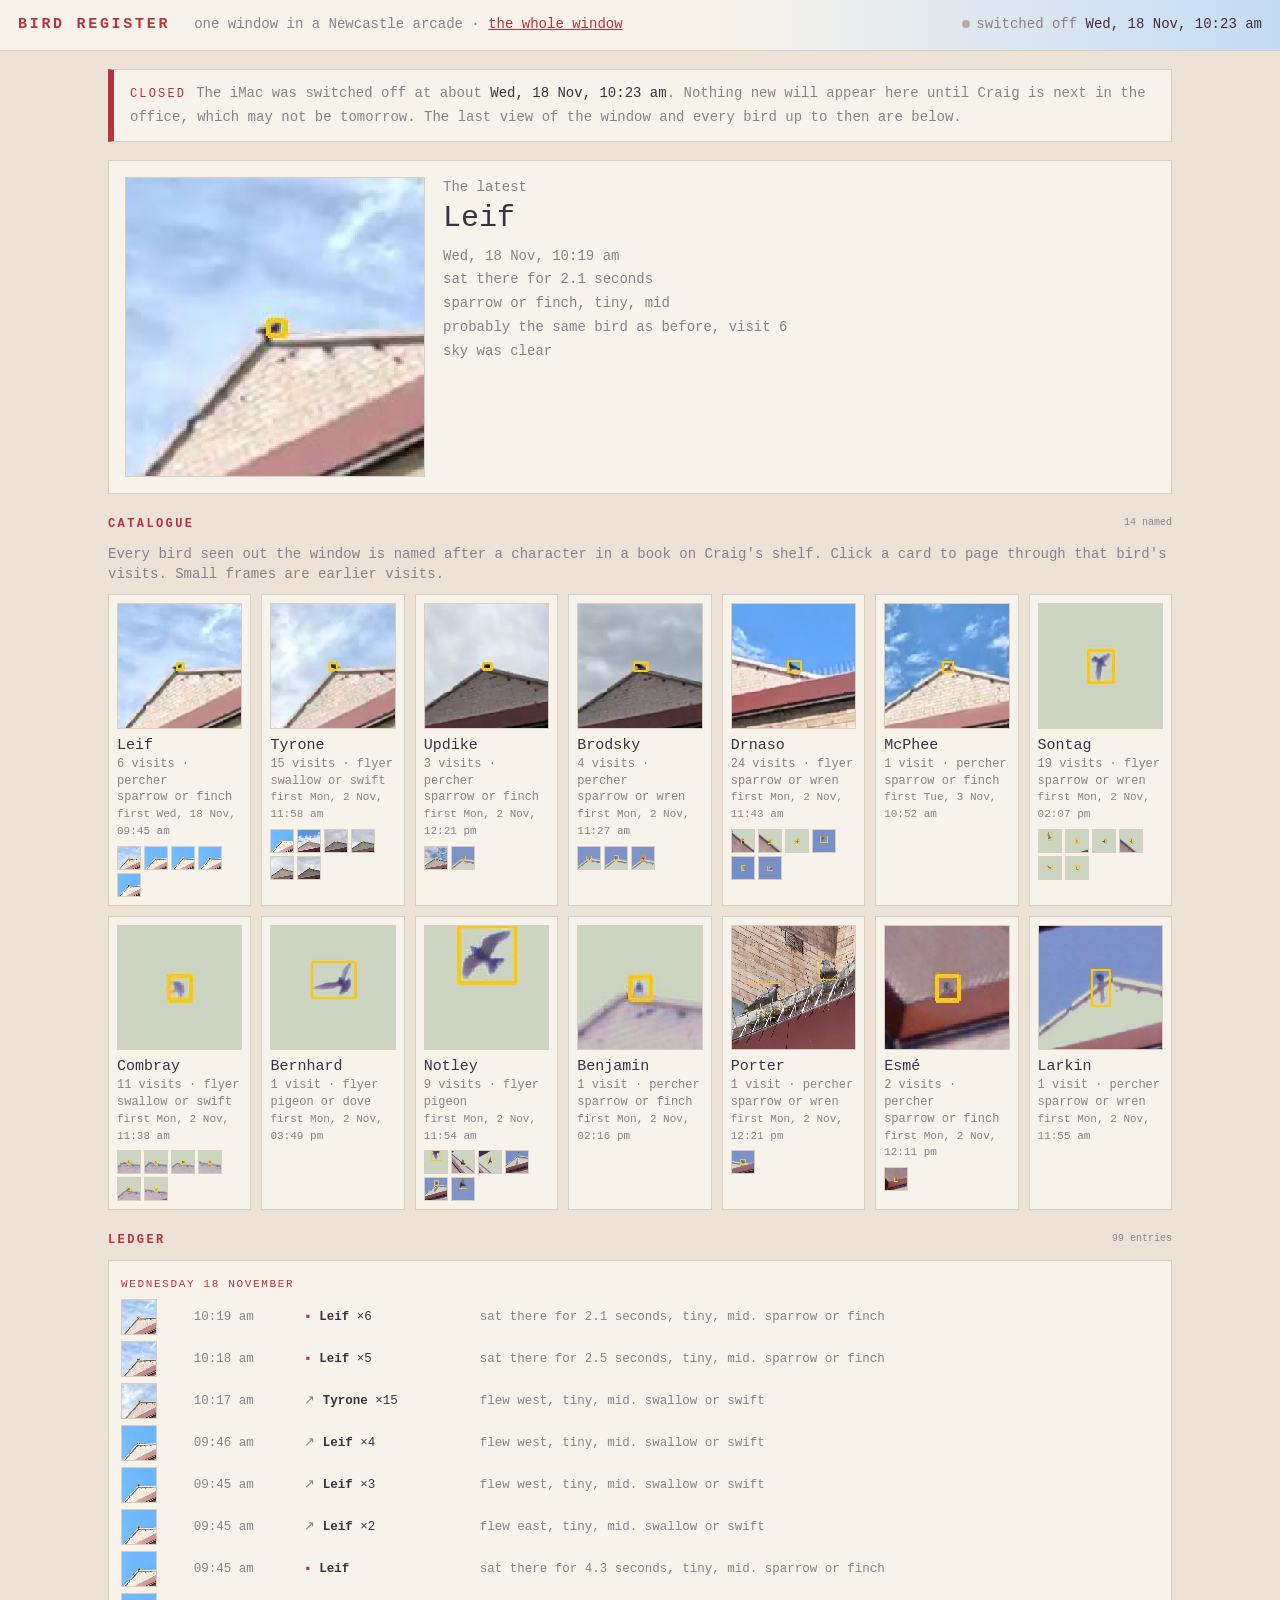
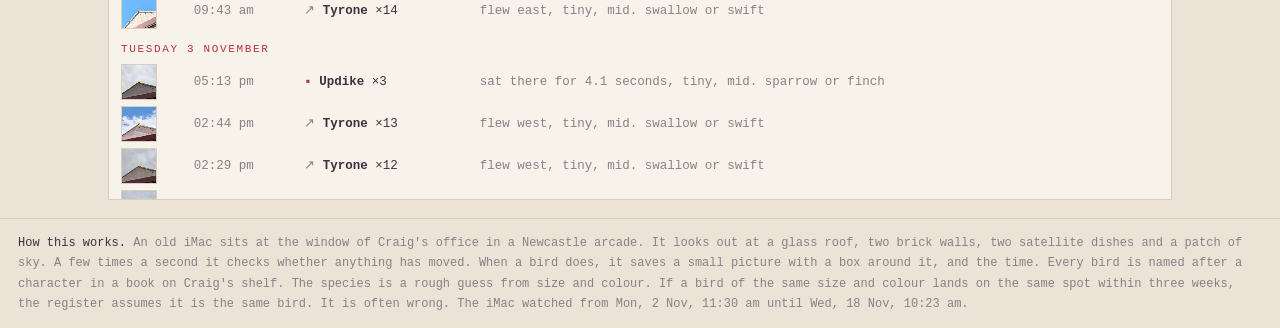
==== commit ea827ac6: "Sharper bird crops from the full-size frame, stacked close-ups for perched birds, box clear of the b" ====
--- a/birds.html
+++ b/birds.html
@@ -18,7 +18,10 @@
   <div class="closed" id="closed" hidden></div>
   <section>
     <div class="latest empty" id="latestwrap">
-      <img id="birdimg" alt="" src="[data-uri]">
+      <div class="shot">
+        <img id="birdimg" alt="" src="[data-uri]">
+        <img id="birdzoom" class="zoom" alt="a closer look" hidden>
+      </div>
       <div>
         <div class="muted">The latest</div>
         <div class="name" id="birdname">No birds yet</div>
@@ -46,6 +49,7 @@
   <div class="inner">
     <img class="main" id="boximg" alt="">
     <div class="side">
+      <figure class="closer" id="boxcloser" hidden><img id="boxzoom" alt="a closer look"><figcaption id="boxzoomcap"></figcaption></figure>
       <div id="boxcap"></div>
       <div class="nav"><span id="boxprev">← older</span><span id="boxnext">newer →</span></div>
       <div class="nav" id="boxcount"></div>
--- a/register.css
+++ b/register.css
@@ -81,3 +81,11 @@
 .closed b{color:var(--ink);font-weight:500}
 .closed .word{color:var(--red);letter-spacing:.18em;text-transform:uppercase;font-size:12px;margin-right:10px}
 .closed[hidden]{display:none}
+/* closer look: an enlarged crop of the bird from the full-size frame */
+.latest .shot{position:relative;width:300px;height:300px}
+.latest img.zoom{position:absolute;right:8px;bottom:8px;width:112px;height:112px;border:2px solid #f2c200;box-shadow:0 1px 6px #0006;cursor:zoom-in;image-rendering:auto}
+.latest img.zoom[hidden]{display:none}
+.box .closer{margin:0 0 14px}
+.box .closer img{width:240px;height:auto;border:2px solid #f2c200;display:block;image-rendering:auto}
+.box .closer figcaption{font-size:11px;color:#c9bcc6;margin-top:4px}
+.box .closer[hidden]{display:none}
